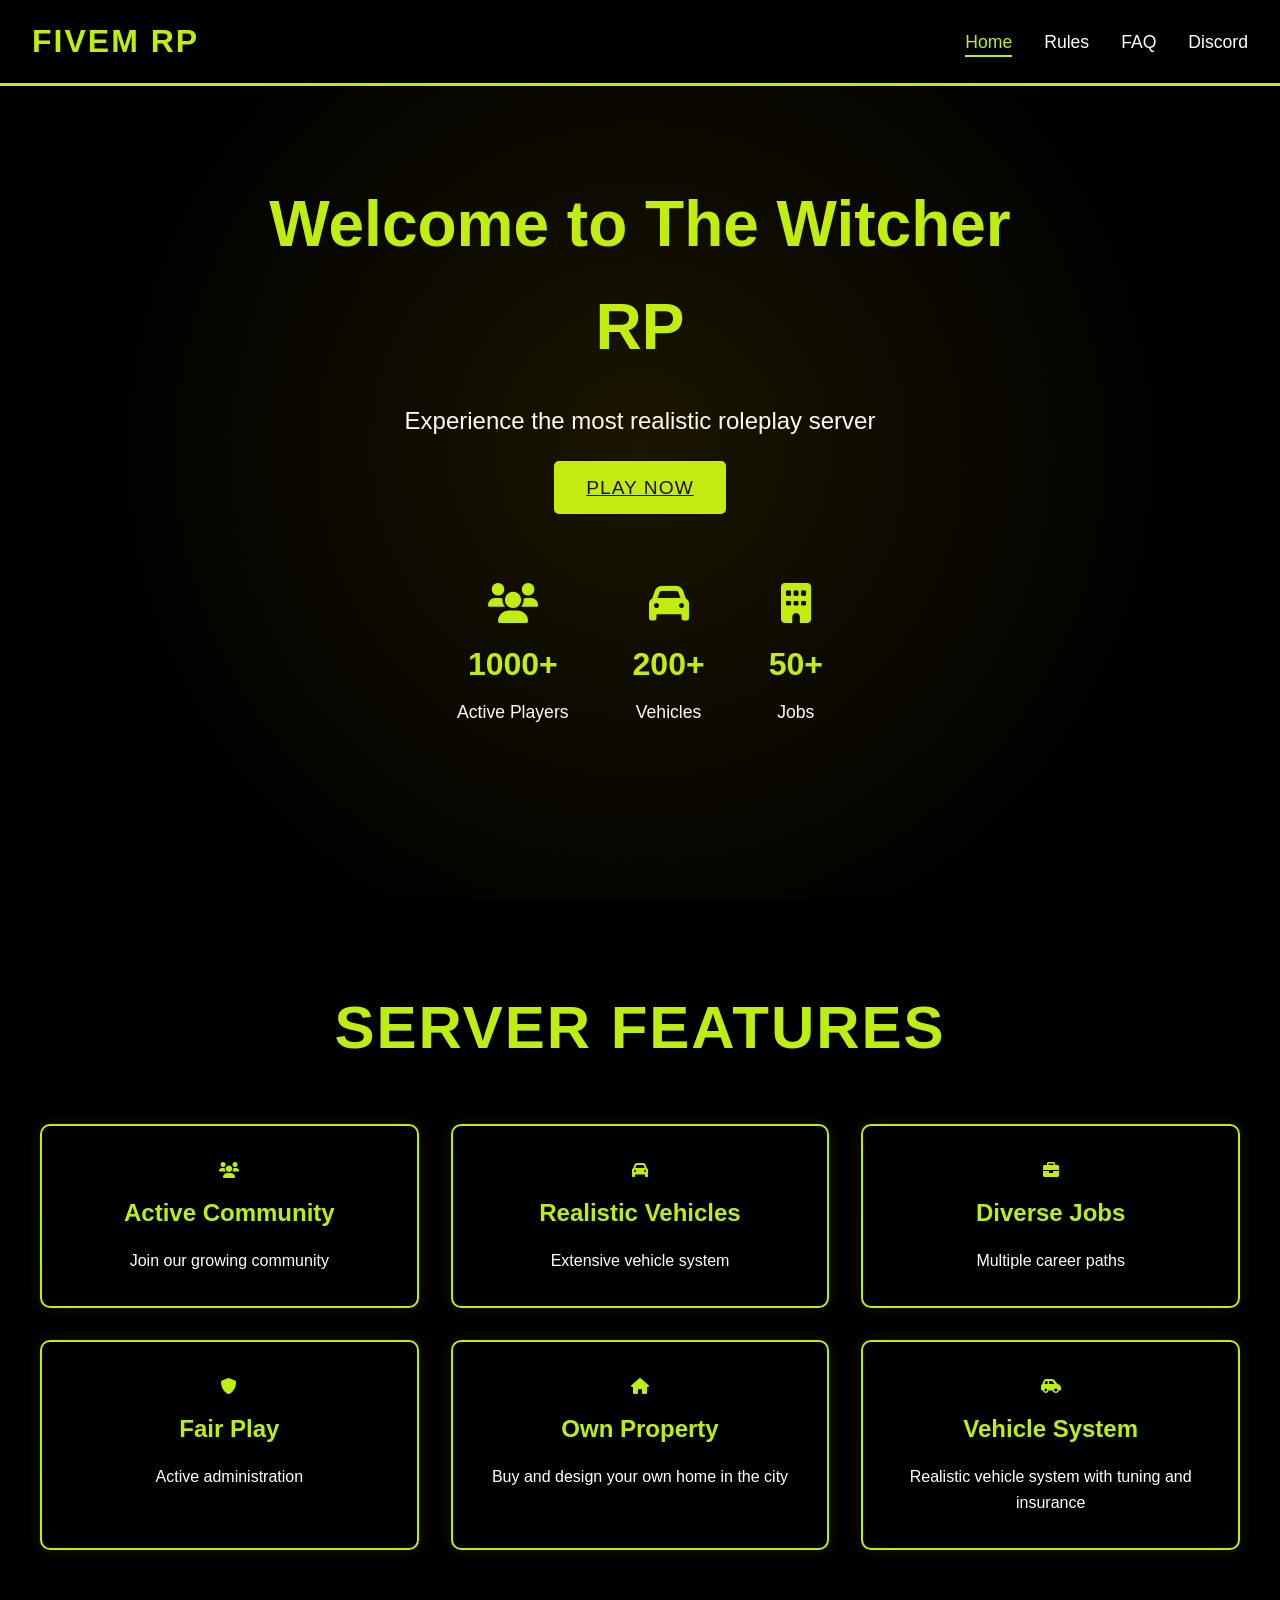
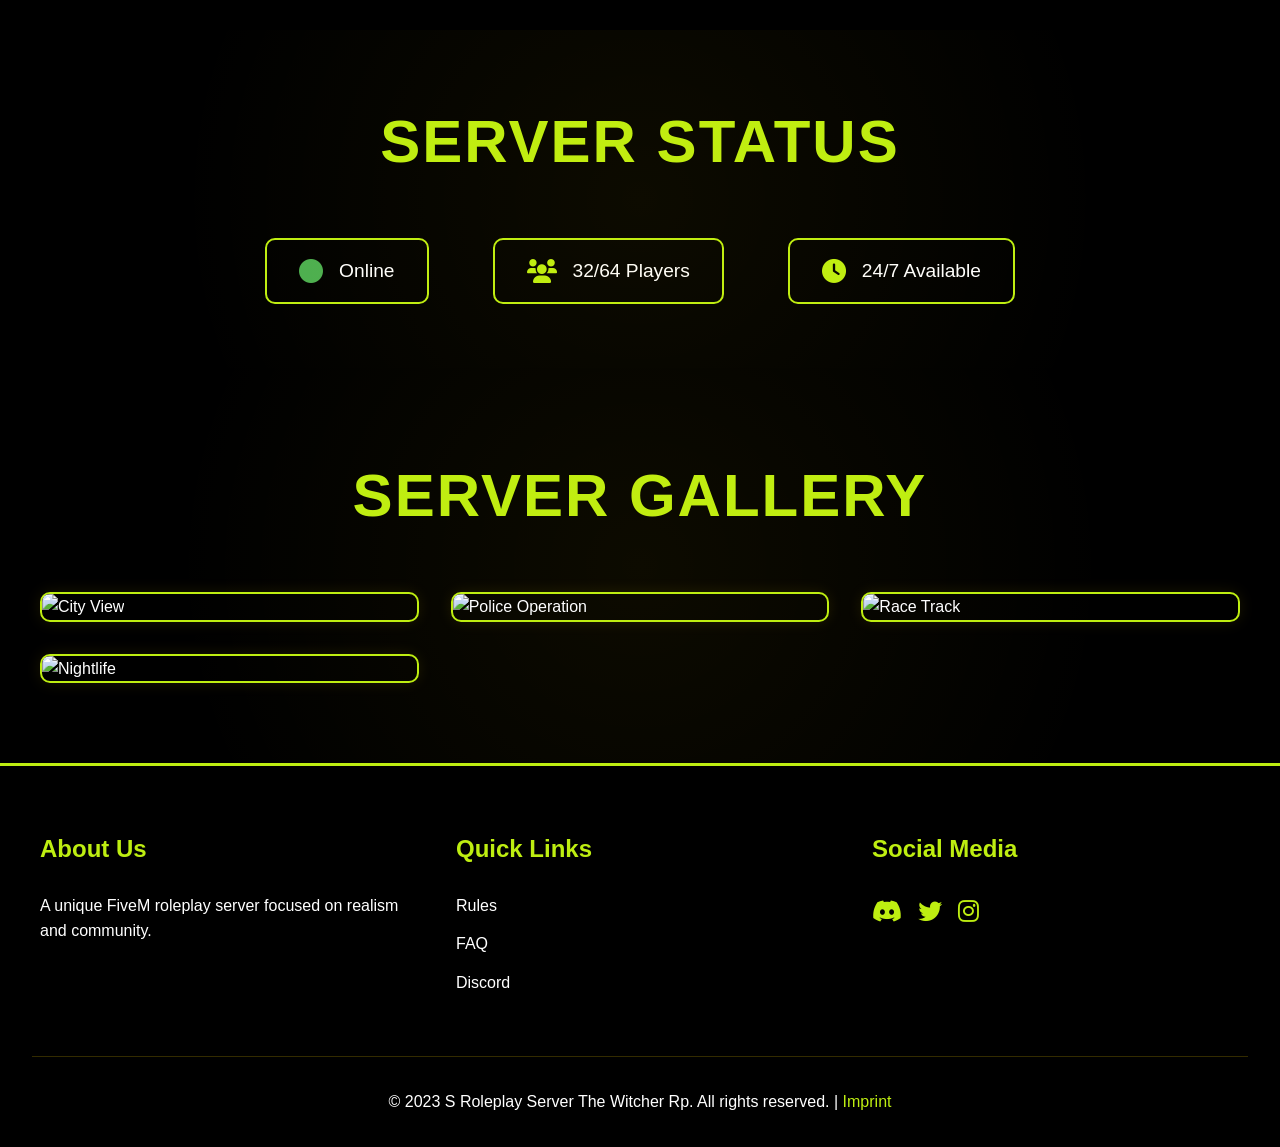
==== index.html @ ee49d8a9 "Revise index.html for FiveM Roleplay Server Updated the HTML structure and content for the FiveM Rol" ====
<!DOCTYPE html>
<html lang="en">
<head>
    <meta charset="UTF-8">
    <meta name="viewport" content="width=device-width, initial-scale=1.0">
    <title>FiveM Roleplay Server</title>
    <link rel="stylesheet" href="css/styles.css">
    <link rel="stylesheet" href="https://cdnjs.cloudflare.com/ajax/libs/font-awesome/6.0.0/css/all.min.css">
    <style>
        .hero {
            background: #000000;
            position: relative;
            overflow: hidden;
            min-height: 100vh;
            display: flex;
            flex-direction: column;
            justify-content: center;
            align-items: center;
            text-align: center;
            padding: 2rem;
        }

        .hero::before {
            content: '';
            position: absolute;
            top: 0;
            left: 0;
            right: 0;
            bottom: 0;
            background: radial-gradient(circle at center, rgba(255, 215, 0, 0.1) 0%, transparent 70%);
            pointer-events: none;
        }

        .hero-content {
            margin-bottom: 3rem;
        }

        .stats-container {
            display: flex;
            justify-content: center;
            gap: 4rem;
            margin-top: 2rem;
            flex-wrap: wrap;
        }

        .stat-item {
            display: flex;
            flex-direction: column;
            align-items: center;
            gap: 0.5rem;
        }

        .stat-item i {
            font-size: 2.5rem;
            color: var(--primary-color);
        }

        .stat-number {
            font-size: 2rem;
            font-weight: bold;
            color: var(--primary-color);
        }

        .stat-label {
            font-size: 1.1rem;
            color: var(--text-color);
        }

        .features {
            background: #000000;
            position: relative;
        }

        .features::before {
            content: '';
            position: absolute;
            top: 0;
            left: 0;
            right: 0;
            height: 100px;
            background: linear-gradient(to bottom, rgba(0, 0, 0, 0.9), transparent);
        }

        .server-info {
            background: #000000;
            position: relative;
            padding: 4rem 2rem;
        }

        .server-info::before {
            content: '';
            position: absolute;
            top: 0;
            left: 0;
            right: 0;
            bottom: 0;
            background: radial-gradient(circle at center, rgba(255, 215, 0, 0.05) 0%, transparent 70%);
            pointer-events: none;
        }

        .server-status {
            display: flex;
            justify-content: center;
            gap: 4rem;
            margin-top: 2rem;
            flex-wrap: wrap;
        }

        .status-item {
            display: flex;
            align-items: center;
            gap: 1rem;
            padding: 1rem 2rem;
            background: rgba(0, 0, 0, 0.7);
            border: 2px solid var(--primary-color);
            border-radius: 10px;
            transition: all 0.3s ease;
        }

        .status-item:hover {
            transform: translateY(-5px);
            box-shadow: 0 5px 15px rgba(255, 215, 0, 0.2);
        }

        .status-item i {
            font-size: 1.5rem;
            color: var(--primary-color);
        }

        .status-item i.online {
            color: #4CAF50;
            animation: pulse 2s infinite;
        }

        .status-item span {
            font-size: 1.2rem;
            color: var(--text-color);
        }

        @keyframes pulse {
            0% {
                opacity: 1;
            }
            50% {
                opacity: 0.5;
            }
            100% {
                opacity: 1;
            }
        }

        .gallery {
            background: #000000;
            position: relative;
        }

        .gallery::before {
            content: '';
            position: absolute;
            top: 0;
            left: 0;
            right: 0;
            bottom: 0;
            background: radial-gradient(circle at center, rgba(255, 215, 0, 0.05) 0%, transparent 70%);
            pointer-events: none;
        }

        .feature-card {
            background: rgba(0, 0, 0, 0.7);
            backdrop-filter: blur(5px);
            border: 2px solid var(--primary-color);
            box-shadow: 0 0 15px rgba(255, 215, 0, 0.1);
        }

        .feature-card:hover {
            box-shadow: 0 0 25px rgba(255, 215, 0, 0.3);
        }

        .gallery-item {
            overflow: hidden;
            border: 2px solid var(--primary-color);
            box-shadow: 0 0 15px rgba(255, 215, 0, 0.1);
        }

        .gallery-item:hover {
            box-shadow: 0 0 25px rgba(255, 215, 0, 0.3);
        }
    </style>
</head>
<body>
    <nav class="navbar">
        <div class="logo">
            <h1>FiveM RP</h1>
        </div>
        <ul class="nav-links">
            <li><a href="index.html" class="active">Home</a></li>
            <li><a href="rules.html">Rules</a></li>
            <li><a href="faq.html">FAQ</a></li>
            <li><a href="discord.html">Discord</a></li>
        </ul>
    </nav>

    <main>
        <section class="hero">
            <div class="hero-content">
                <h1>Welcome to The Witcher RP</h1>
                <p>Experience the most realistic roleplay server</p>
                <div class="cta-buttons">
                    <a href="fivem://connect/do7rdj" class="cta-button primary">Play Now</a>
                </div>
            </div>
            <div class="stats-container">
                <div class="stat-item">
                    <i class="fas fa-users"></i>
                    <span class="stat-number">1000+</span>
                    <span class="stat-label">Active Players</span>
                </div>
                <div class="stat-item">
                    <i class="fas fa-car"></i>
                    <span class="stat-number">200+</span>
                    <span class="stat-label">Vehicles</span>
                </div>
                <div class="stat-item">
                    <i class="fas fa-building"></i>
                    <span class="stat-number">50+</span>
                    <span class="stat-label">Jobs</span>
                </div>
            </div>
        </section>

        <section class="features">
            <div class="section-title">
                <h2>Server Features</h2>
            </div>
            <div class="features-grid">
                <div class="feature-card">
                    <i class="fas fa-users"></i>
                    <h3>Active Community</h3>
                    <p>Join our growing community</p>
                </div>
                <div class="feature-card">
                    <i class="fas fa-car"></i>
                    <h3>Realistic Vehicles</h3>
                    <p>Extensive vehicle system</p>
                </div>
                <div class="feature-card">
                    <i class="fas fa-briefcase"></i>
                    <h3>Diverse Jobs</h3>
                    <p>Multiple career paths</p>
                </div>
                <div class="feature-card">
                    <i class="fas fa-shield-alt"></i>
                    <h3>Fair Play</h3>
                    <p>Active administration</p>
                </div>
                <div class="feature-card">
                    <i class="fas fa-home"></i>
                    <h3>Own Property</h3>
                    <p>Buy and design your own home in the city</p>
                </div>
                <div class="feature-card">
                    <i class="fas fa-car-side"></i>
                    <h3>Vehicle System</h3>
                    <p>Realistic vehicle system with tuning and insurance</p>
                </div>
            </div>
        </section>

        <section class="server-info">
            <div class="section-title">
                <h2>Server Status</h2>
            </div>
            <div class="server-status">
                <div class="status-item">
                    <i class="fas fa-circle online"></i>
                    <span>Online</span>
                </div>
                <div class="status-item">
                    <i class="fas fa-users"></i>
                    <span>32/64 Players</span>
                </div>
                <div class="status-item">
                    <i class="fas fa-clock"></i>
                    <span>24/7 Available</span>
                </div>
            </div>
        </section>

        <section class="gallery">
            <div class="section-title">
                <h2>Server Gallery</h2>
            </div>
            <div class="gallery-grid">
                <div class="gallery-item">
                    <img src="https://i.imgur.com/8JZqXKJ.jpg" alt="City View">
                    <div class="gallery-overlay">
                        <i class="fas fa-search-plus"></i>
                    </div>
                </div>
                <div class="gallery-item">
                    <img src="https://i.imgur.com/L5QZ3Yt.jpg" alt="Police Operation">
                    <div class="gallery-overlay">
                        <i class="fas fa-search-plus"></i>
                    </div>
                </div>
                <div class="gallery-item">
                    <img src="https://i.imgur.com/Q2X3Y4Z.jpg" alt="Race Track">
                    <div class="gallery-overlay">
                        <i class="fas fa-search-plus"></i>
                    </div>
                </div>
                <div class="gallery-item">
                    <img src="https://i.imgur.com/R7S8T9U.jpg" alt="Nightlife">
                    <div class="gallery-overlay">
                        <i class="fas fa-search-plus"></i>
                    </div>
                </div>
            </div>
        </section>
    </main>

    <footer>
        <div class="footer-content">
            <div class="footer-grid">
                <div class="footer-section">
                    <h3>About Us</h3>
                    <p>A unique FiveM roleplay server focused on realism and community.</p>
                </div>
                <div class="footer-section">
                    <h3>Quick Links</h3>
                    <ul>
                        <li><a href="rules.html">Rules</a></li>
                        <li><a href="faq.html">FAQ</a></li>
                        <li><a href="discord.html">Discord</a></li>
                    </ul>
                </div>
                <div class="footer-section">
                    <h3>Social Media</h3>
                    <div class="social-links">
                        <a href="https://discord.gg/8kzxzpN6Ny" target="_blank"><i class="fab fa-discord"></i></a>
                        <a href="https://twitter.com/#" target="_blank"><i class="fab fa-twitter"></i></a>
                        <a href="https://instagram.com/#" target="_blank"><i class="fab fa-instagram"></i></a>
                    </div>
                </div>
            </div>
            <div class="footer-bottom">
                <p>&copy; 2023 S Roleplay Server The Witcher Rp. All rights reserved. | <a href="imprint.html" style="color: var(--primary-color); text-decoration: none;">Imprint</a></p>
            </div>
        </div>
    </footer>

    <script src="js/script.js"></script>
</body>

</html>
---- css/styles.css ----
:root {
    --primary-color: #BEEE11;
    --secondary-color: #000000;
    --accent-color: #b2ff59;
    --text-color: #FFFFFF;
    --gradient-start: rgba(0, 0, 0, 0.8);
    --gradient-end: rgba(0, 0, 0, 0.6);
}

* {
    margin: 0;
    padding: 0;
    box-sizing: border-box;
    font-family: 'Arial', sans-serif;
}

body {
    background-color: var(--secondary-color);
    color: var(--text-color);
    line-height: 1.6;
}

/* Navigation */
.navbar {
    background-color: var(--secondary-color);
    padding: 1rem 2rem;
    display: flex;
    justify-content: space-between;
    align-items: center;
    border-bottom: 3px solid var(--primary-color);
    position: fixed;
    width: 100%;
    top: 0;
    z-index: 1000;
    transition: all 0.3s ease;
}

.logo h1 {
    color: var(--primary-color);
    font-size: 2rem;
    font-weight: bold;
    text-transform: uppercase;
    letter-spacing: 2px;
}

.nav-links {
    display: flex;
    list-style: none;
    gap: 2rem;
}

.nav-links a {
    color: var(--text-color);
    text-decoration: none;
    font-size: 1.1rem;
    transition: all 0.3s ease;
    position: relative;
}

.nav-links a:after {
    content: '';
    position: absolute;
    width: 0;
    height: 2px;
    bottom: -5px;
    left: 0;
    background-color: var(--primary-color);
    transition: width 0.3s ease;
}

.nav-links a:hover:after,
.nav-links a.active:after {
    width: 100%;
}

.nav-links a:hover,
.nav-links a.active {
    color: var(--primary-color);
}

/* Hero Section */
.hero {
    height: 100vh;
    display: flex;
    flex-direction: column;
    justify-content: center;
    align-items: center;
    text-align: center;
    padding: 0 2rem;
    background: linear-gradient(var(--gradient-start), var(--gradient-end)), url('https://via.placeholder.com/1920x1080') center/cover;
    position: relative;
}

.hero-content {
    max-width: 800px;
    margin-bottom: 3rem;
}

.hero h1 {
    font-size: 4rem;
    margin-bottom: 1.5rem;
    color: var(--primary-color);
    text-shadow: 2px 2px 4px rgba(0, 0, 0, 0.5);
}

.hero p {
    font-size: 1.5rem;
    margin-bottom: 2rem;
    text-shadow: 1px 1px 2px rgba(0, 0, 0, 0.5);
}

.hero-buttons {
    display: flex;
    gap: 1rem;
    justify-content: center;
}

.cta-button {
    padding: 1rem 2rem;
    border: none;
    border-radius: 5px;
    font-size: 1.2rem;
    cursor: pointer;
    transition: all 0.3s ease;
    text-transform: uppercase;
    letter-spacing: 1px;
}

.cta-button.primary {
    background-color: var(--primary-color);
    color: var(--secondary-color);
}

.cta-button.secondary {
    background-color: transparent;
    border: 2px solid var(--primary-color);
    color: var(--primary-color);
}

.cta-button:hover {
    transform: translateY(-3px);
    box-shadow: 0 5px 15px rgba(255, 215, 0, 0.3);
}

.hero-stats {
    display: flex;
    gap: 3rem;
    margin-top: 2rem;
}

.stat-item {
    text-align: center;
}

.stat-item i {
    font-size: 2.5rem;
    color: var(--primary-color);
    margin-bottom: 0.5rem;
}

.stat-number {
    display: block;
    font-size: 2rem;
    font-weight: bold;
    color: var(--primary-color);
}

.stat-label {
    font-size: 1.1rem;
    color: var(--text-color);
}

/* Features Section */
.section-title {
    text-align: center;
    font-size: 2.5rem;
    color: var(--primary-color);
    margin-bottom: 3rem;
    text-transform: uppercase;
    letter-spacing: 2px;
    display: flex;
    align-items: center;
    justify-content: center;
    gap: 1rem;
}

.section-title i {
    font-size: 2rem;
    color: var(--primary-color);
}

.features {
    padding: 5rem 2rem;
    background-color: var(--secondary-color);
}

.features-grid {
    display: grid;
    grid-template-columns: repeat(auto-fit, minmax(280px, 1fr));
    gap: 2rem;
    max-width: 1200px;
    margin: 0 auto;
}

.feature-card {
    background-color: rgba(255, 215, 0, 0.1);
    padding: 2rem;
    border-radius: 10px;
    text-align: center;
    border: 2px solid var(--primary-color);
    transition: all 0.3s ease;
    position: relative;
    overflow: hidden;
}

.feature-card::before {
    content: '';
    position: absolute;
    top: 0;
    left: 0;
    width: 100%;
    height: 100%;
    background: linear-gradient(45deg, transparent, rgba(255, 215, 0, 0.1), transparent);
    transform: translateX(-100%);
    transition: transform 0.6s ease;
}

.feature-card:hover::before {
    transform: translateX(100%);
}

.feature-card i {
    color: var(--primary-color);
    margin-bottom: 1rem;
    transition: transform 0.3s ease;
}

.feature-card:hover i {
    transform: scale(1.2);
}

.feature-card h3 {
    color: var(--primary-color);
    margin-bottom: 1rem;
    font-size: 1.5rem;
}

/* Server Info Section */
.server-info {
    padding: 3rem 2rem;
    background-color: rgba(255, 215, 0, 0.05);
}

.info-card {
    max-width: 800px;
    margin: 0 auto;
    background-color: rgba(255, 215, 0, 0.1);
    border: 2px solid var(--primary-color);
    border-radius: 10px;
    padding: 2rem;
}

.info-card h2 {
    color: var(--primary-color);
    text-align: center;
    margin-bottom: 2rem;
    display: flex;
    align-items: center;
    justify-content: center;
    gap: 1rem;
}

.info-card h2 i {
    font-size: 1.5rem;
}

.status-grid {
    display: grid;
    grid-template-columns: repeat(auto-fit, minmax(200px, 1fr));
    gap: 1rem;
}

.status-item {
    display: flex;
    align-items: center;
    gap: 1rem;
    padding: 1rem;
    background-color: rgba(0, 0, 0, 0.3);
    border-radius: 5px;
}

.status-item i {
    font-size: 1.2rem;
    color: var(--primary-color);
}

.status-item.online i {
    color: #4CAF50;
    animation: pulse 2s infinite;
}

@keyframes pulse {
    0% {
        transform: scale(1);
        opacity: 1;
    }
    50% {
        transform: scale(1.2);
        opacity: 0.7;
    }
    100% {
        transform: scale(1);
        opacity: 1;
    }
}

/* Gallery Section */
.gallery {
    padding: 5rem 2rem;
}

.gallery-grid {
    display: grid;
    grid-template-columns: repeat(auto-fit, minmax(300px, 1fr));
    gap: 2rem;
    max-width: 1200px;
    margin: 0 auto;
}

.gallery-item {
    position: relative;
    overflow: hidden;
    border-radius: 10px;
    border: 2px solid var(--primary-color);
}

.gallery-item img {
    width: 100%;
    height: 100%;
    object-fit: cover;
    transition: transform 0.3s ease;
}

.gallery-item:hover img {
    transform: scale(1.05);
}

.gallery-overlay {
    position: absolute;
    top: 0;
    left: 0;
    width: 100%;
    height: 100%;
    background: rgba(0, 0, 0, 0.7);
    display: flex;
    align-items: center;
    justify-content: center;
    opacity: 0;
    transition: opacity 0.3s ease;
}

.gallery-overlay i {
    color: var(--primary-color);
    font-size: 2rem;
    transform: scale(0.5);
    transition: transform 0.3s ease;
}

.gallery-item:hover .gallery-overlay {
    opacity: 1;
}

.gallery-item:hover .gallery-overlay i {
    transform: scale(1);
}

/* Footer */
footer {
    background-color: var(--secondary-color);
    padding: 4rem 2rem 2rem;
    border-top: 3px solid var(--primary-color);
}

.footer-grid {
    display: grid;
    grid-template-columns: repeat(auto-fit, minmax(250px, 1fr));
    gap: 3rem;
    max-width: 1200px;
    margin: 0 auto;
}

.footer-section h3 {
    color: var(--primary-color);
    margin-bottom: 1.5rem;
    font-size: 1.5rem;
}

.footer-section ul {
    list-style: none;
}

.footer-section ul li {
    margin-bottom: 0.8rem;
}

.footer-section ul li a {
    color: var(--text-color);
    text-decoration: none;
    transition: color 0.3s ease;
}

.footer-section ul li a:hover {
    color: var(--primary-color);
}

.social-links {
    display: flex;
    gap: 1rem;
}

.social-links a {
    color: var(--primary-color);
    font-size: 1.5rem;
    transition: all 0.3s ease;
}

.social-links a:hover {
    color: var(--accent-color);
    transform: translateY(-3px);
}

.footer-bottom {
    text-align: center;
    margin-top: 3rem;
    padding-top: 2rem;
    border-top: 1px solid rgba(255, 215, 0, 0.2);
}

/* Responsive Design */
@media (max-width: 768px) {
    .navbar {
        flex-direction: column;
        padding: 1rem;
    }

    .nav-links {
        margin-top: 1rem;
        gap: 1rem;
    }

    .hero h1 {
        font-size: 2.5rem;
    }

    .hero p {
        font-size: 1.2rem;
    }

    .hero-stats {
        flex-direction: column;
        gap: 1.5rem;
    }

    .hero-buttons {
        flex-direction: column;
    }

    .cta-button {
        width: 100%;
    }
}

/* Mobile Navigation */
.hamburger {
    display: none;
    cursor: pointer;
    font-size: 1.5rem;
    color: var(--primary-color);
}

@media (max-width: 768px) {
    .hamburger {
        display: block;
    }

    .nav-links {
        display: none;
        width: 100%;
        text-align: center;
    }

    .nav-links.active {
        display: flex;
        flex-direction: column;
    }
}
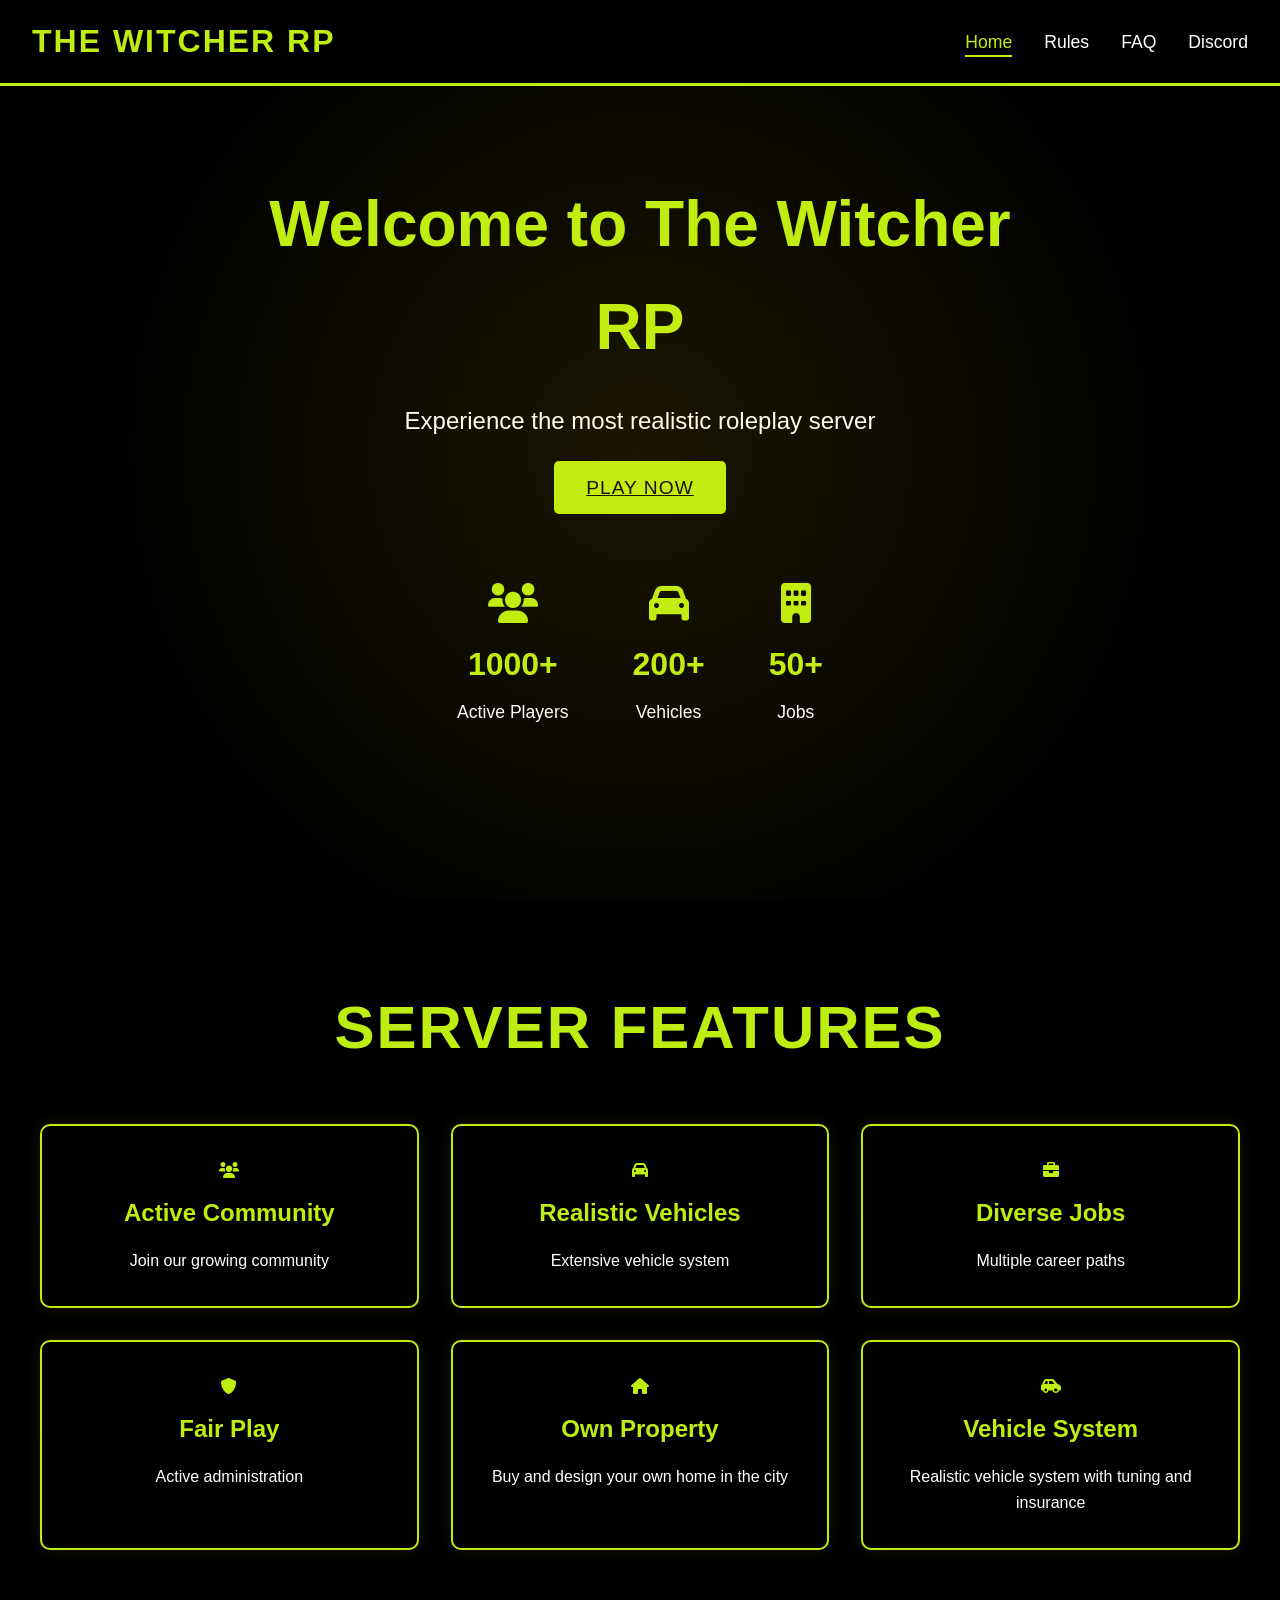
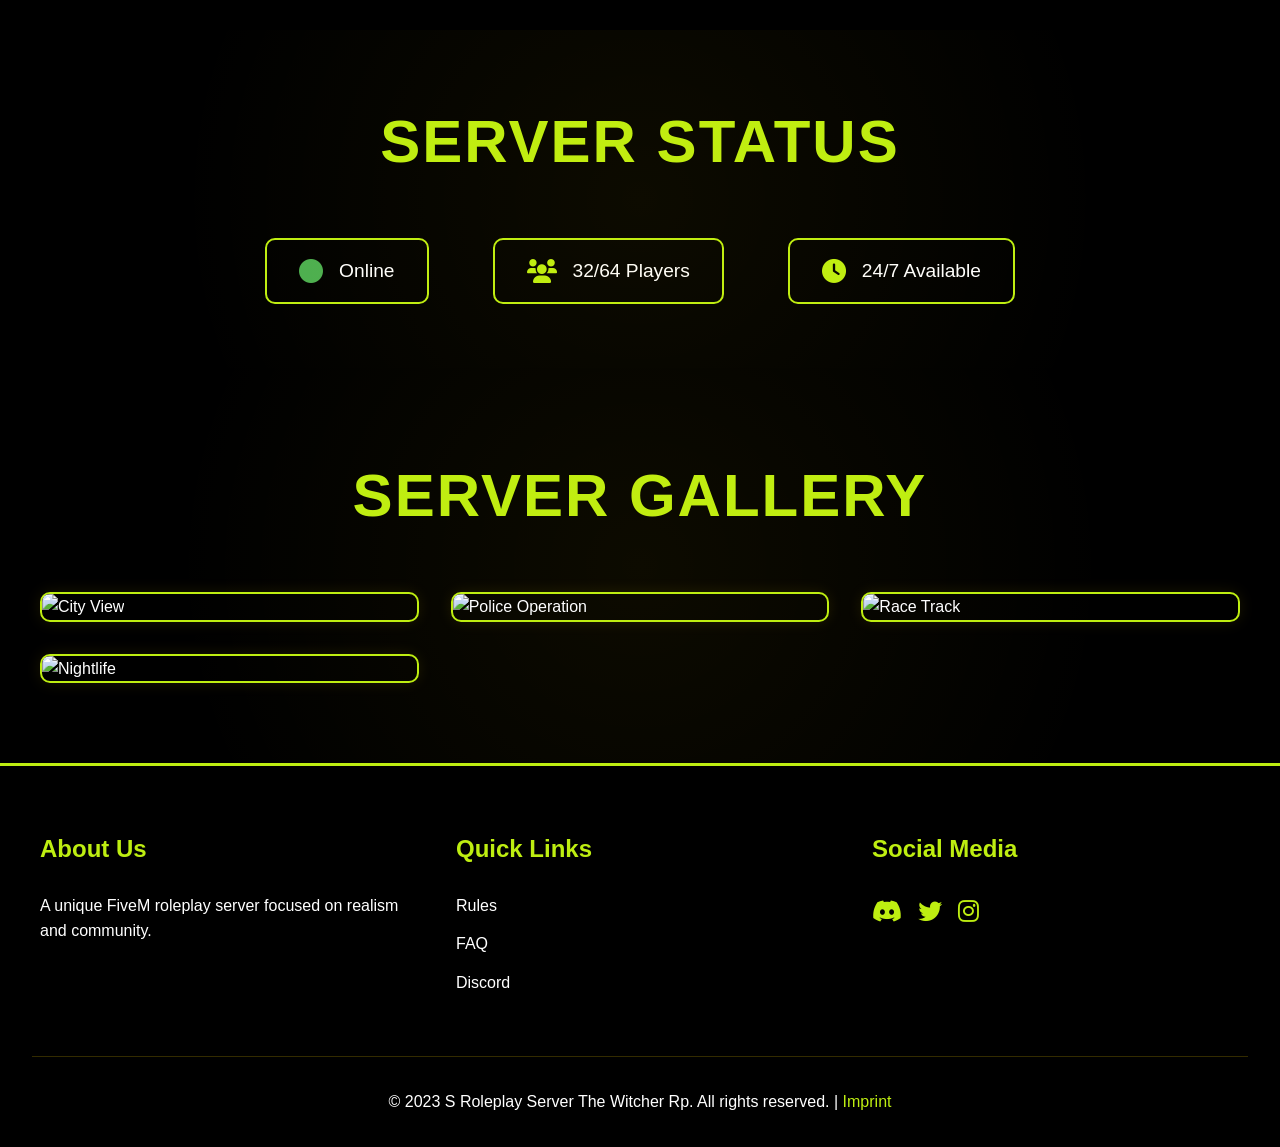
==== commit d66f23ae: "Fix HTML structure and update server details" ====
--- a/index.html
+++ b/index.html
@@ -190,7 +190,7 @@
 <body>
     <nav class="navbar">
         <div class="logo">
-            <h1>FiveM RP</h1>
+            <h1>The Witcher RP</h1>
         </div>
         <ul class="nav-links">
             <li><a href="index.html" class="active">Home</a></li>
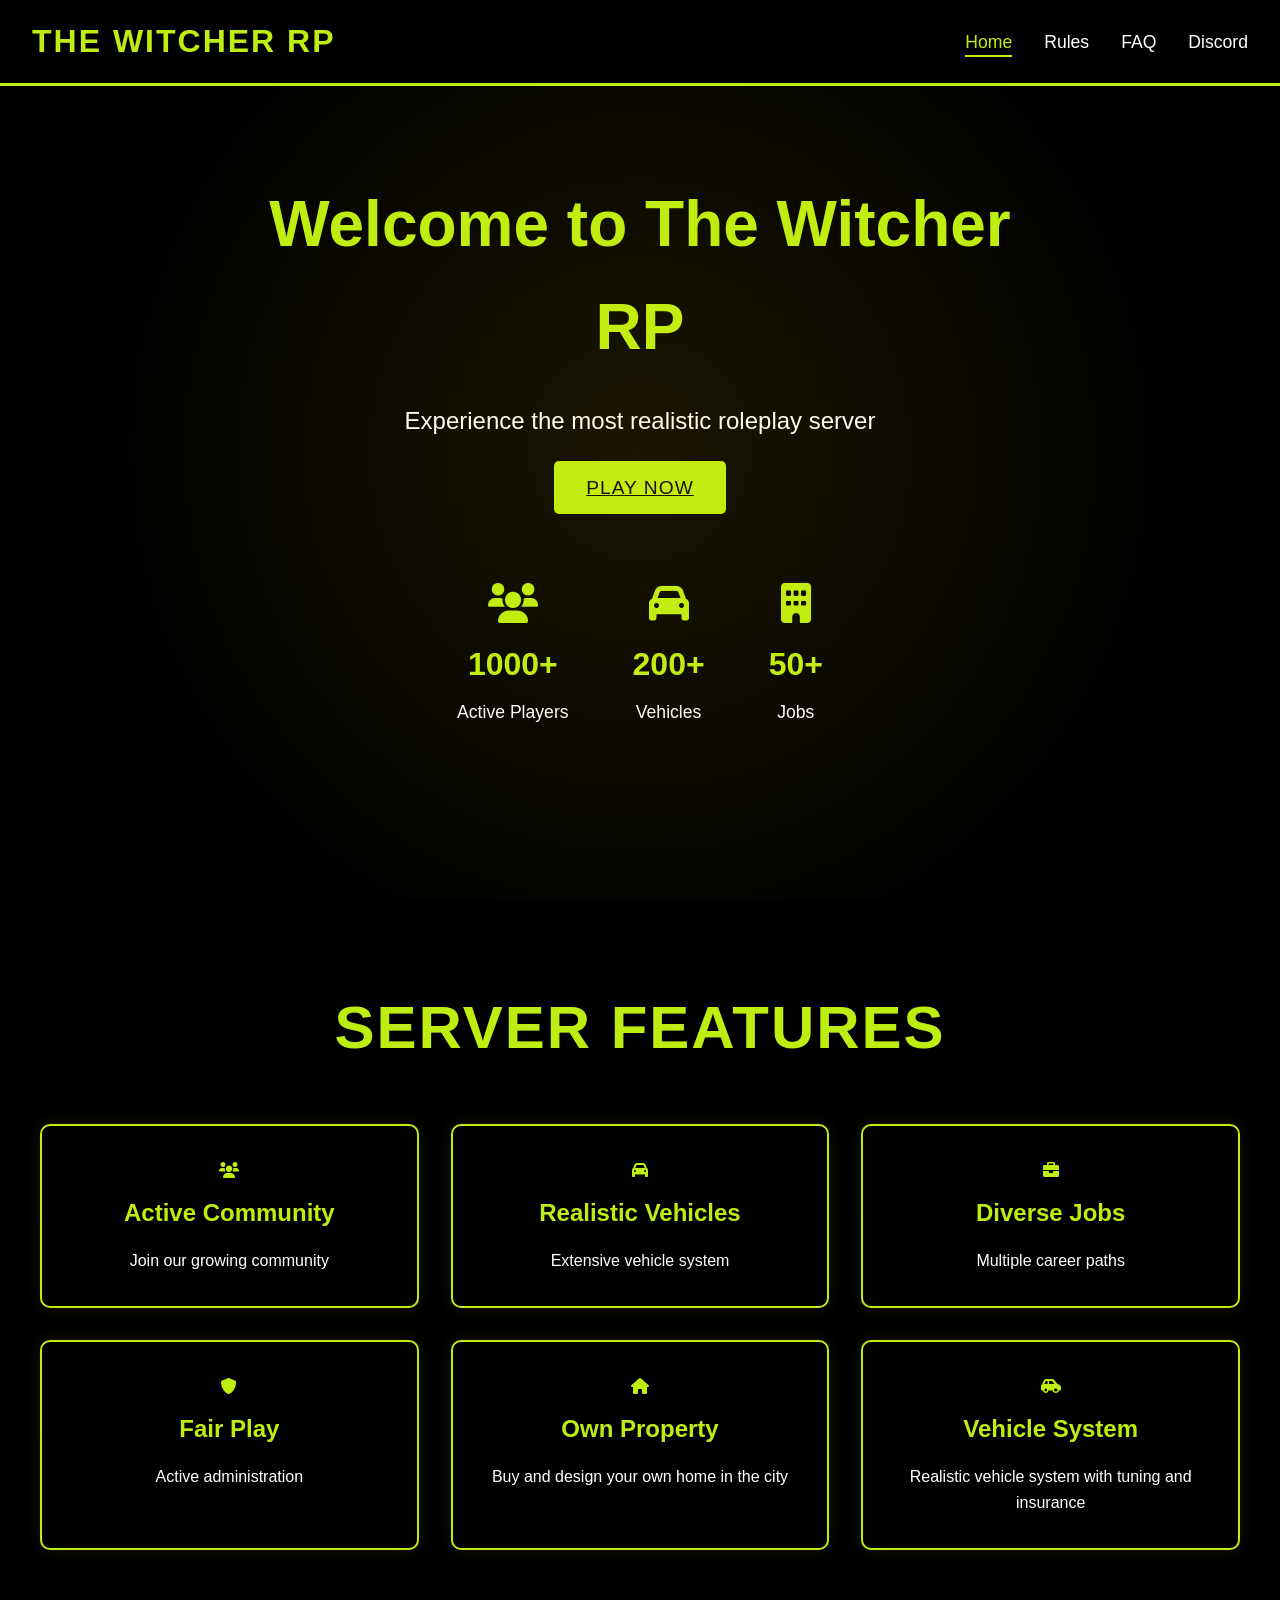
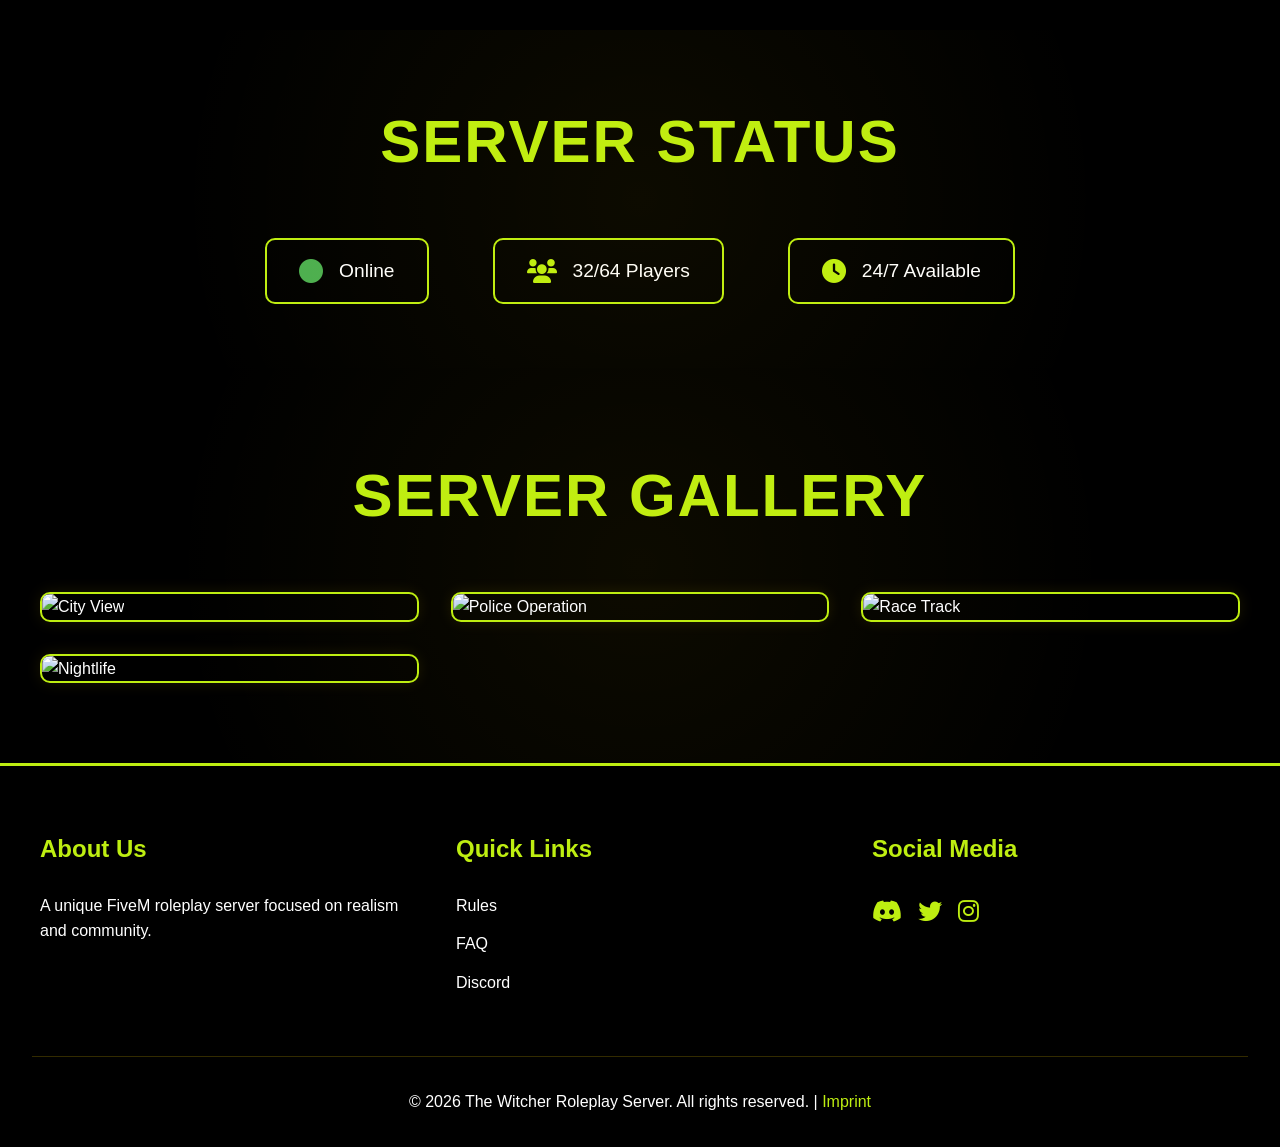
==== commit e7e35b60: "Fix HTML encoding issues in index.html" ====
--- a/index.html
+++ b/index.html
@@ -344,7 +344,7 @@
                 </div>
             </div>
             <div class="footer-bottom">
-                <p>&copy; 2023 S Roleplay Server The Witcher Rp. All rights reserved. | <a href="imprint.html" style="color: var(--primary-color); text-decoration: none;">Imprint</a></p>
+                <p>&copy; 2026 The Witcher Roleplay Server. All rights reserved. | <a href="imprint.html" style="color: var(--primary-color); text-decoration: none;">Imprint</a></p>
             </div>
         </div>
     </footer>
